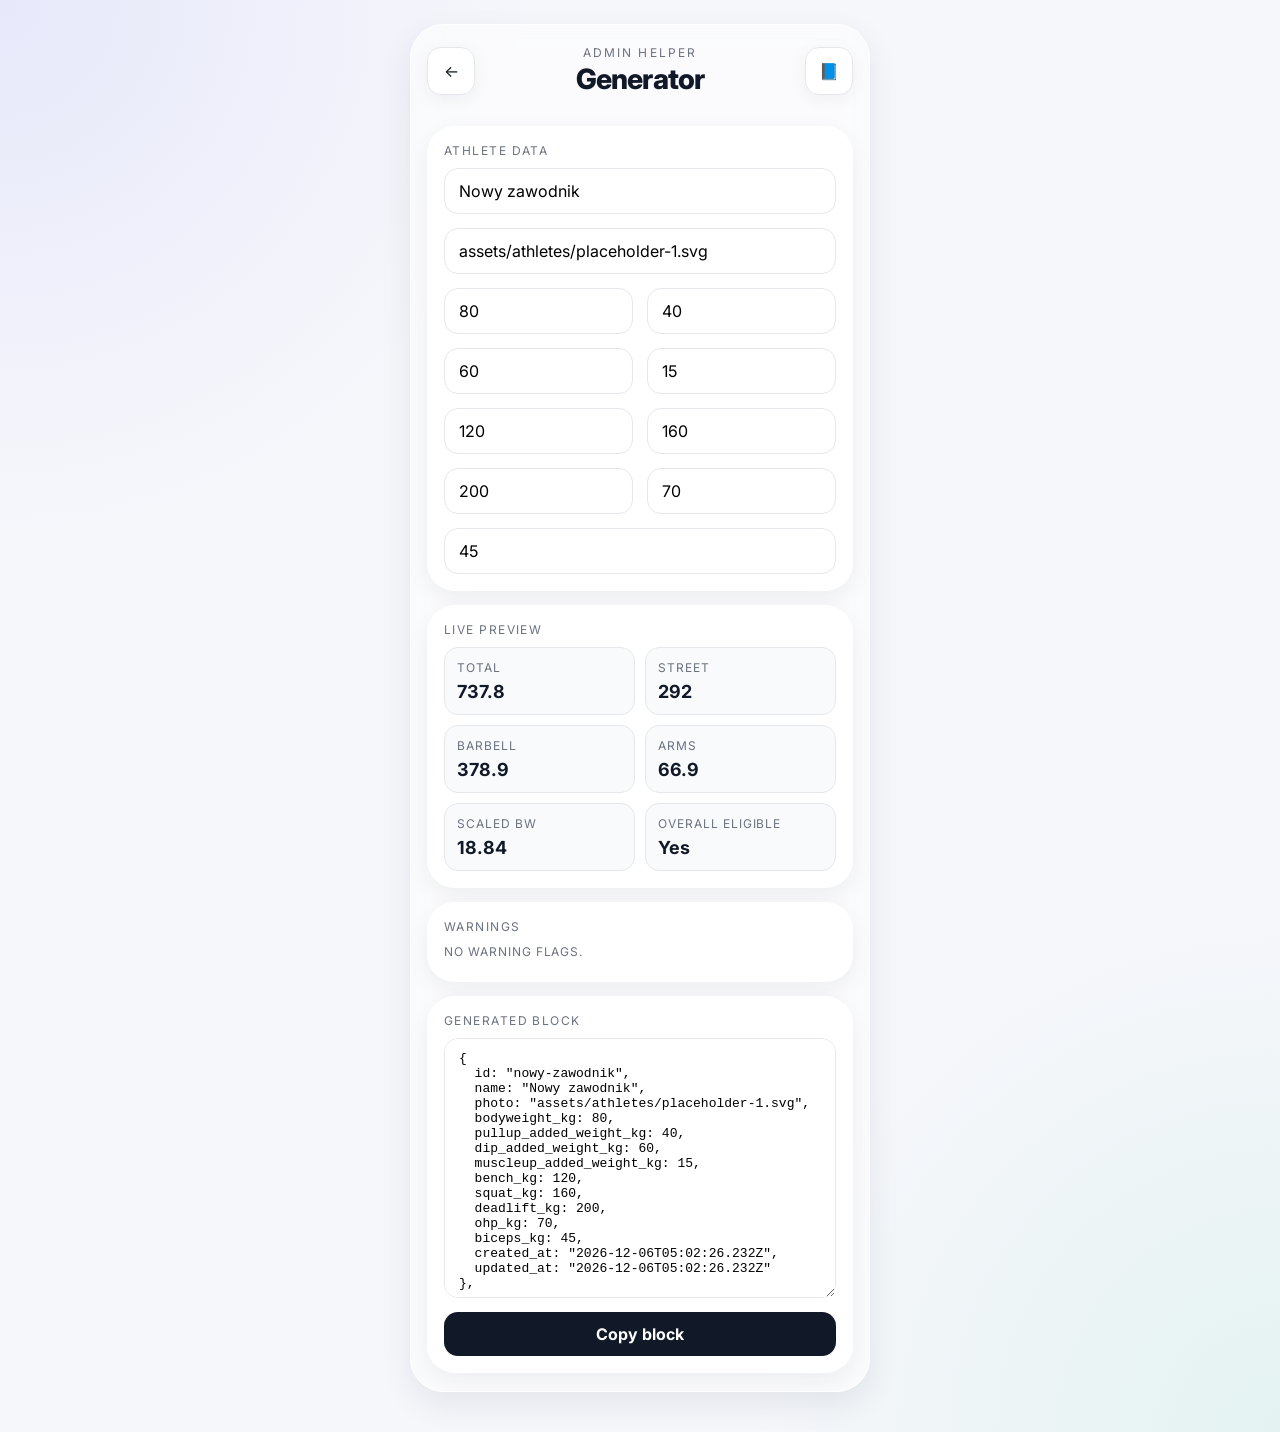
==== generator.html @ eeaf94d3 "Add files via upload" ====
<!DOCTYPE html>
<html lang="en">
<head>
  <meta charset="UTF-8">
  <meta name="viewport" content="width=device-width, initial-scale=1.0">
  <title>Gravity Warriors — Generator</title>
  <link rel="preconnect" href="https://fonts.googleapis.com">
  <link rel="preconnect" href="https://fonts.gstatic.com" crossorigin>
  <link href="https://fonts.googleapis.com/css2?family=Inter:wght@400;500;600;700;800;900&display=swap" rel="stylesheet">
  <link rel="stylesheet" href="styles.css">
</head>
<body>
  <main class="shell">
    <div class="phone-frame">
      <div class="app generator-stack">
        <header class="topbar">
          <a class="icon-btn" href="index.html" aria-label="Back">←</a>
          <div class="brand">
            <div class="brand-kicker">Admin helper</div>
            <div class="brand-title">Generator</div>
          </div>
          <a class="icon-btn" href="zasady.html" aria-label="Rules">📘</a>
        </header>

        <section class="panel">
          <div class="section-label">Athlete data</div>
          <form id="generatorForm" class="form-grid">
            <div class="full"><input class="input" name="name" placeholder="Athlete name" value="Nowy zawodnik"></div>
            <div class="full"><input class="input" name="photo" placeholder="Photo path" value="assets/athletes/placeholder-1.svg"></div>
            <div><input class="input" type="number" step="0.1" min="0" name="bodyweight_kg" placeholder="Bodyweight kg" value="80"></div>
            <div><input class="input" type="number" step="0.1" min="0" name="pullup_added_weight_kg" placeholder="Pull-up added" value="40"></div>
            <div><input class="input" type="number" step="0.1" min="0" name="dip_added_weight_kg" placeholder="Dip added" value="60"></div>
            <div><input class="input" type="number" step="0.1" min="0" name="muscleup_added_weight_kg" placeholder="Muscle-up added" value="15"></div>
            <div><input class="input" type="number" step="0.1" min="0" name="bench_kg" placeholder="Bench" value="120"></div>
            <div><input class="input" type="number" step="0.1" min="0" name="squat_kg" placeholder="Squat" value="160"></div>
            <div><input class="input" type="number" step="0.1" min="0" name="deadlift_kg" placeholder="Deadlift" value="200"></div>
            <div><input class="input" type="number" step="0.1" min="0" name="ohp_kg" placeholder="OHP" value="70"></div>
            <div class="full"><input class="input" type="number" step="0.1" min="0" name="biceps_kg" placeholder="Biceps" value="45"></div>
          </form>
        </section>

        <section class="panel">
          <div class="section-label">Live preview</div>
          <div id="livePreview" class="preview-grid"></div>
        </section>

        <section class="panel">
          <div class="section-label">Warnings</div>
          <div id="warnings" class="copy-wrap"></div>
        </section>

        <section class="panel">
          <div class="section-label">Generated block</div>
          <div class="copy-wrap">
            <textarea class="textarea" id="generatedOutput" readonly></textarea>
            <button class="btn" id="copyOutput" type="button">Copy block</button>
          </div>
        </section>
      </div>
    </div>
  </main>

  <script src="config.js"></script>
  <script src="scoring.js"></script>
  <script src="generator.js"></script>
</body>
</html>
---- styles.css ----
:root {
  --bg: #f6f7fb;
  --card: rgba(255,255,255,0.92);
  --card-strong: #ffffff;
  --text: #111827;
  --muted: #6b7280;
  --line: #e5e7eb;
  --accent: #111827;
  --accent-soft: #eef2ff;
  --shadow: 0 12px 32px rgba(17, 24, 39, 0.08);
  --radius-xl: 28px;
  --radius-lg: 20px;
  --radius-md: 16px;
}

* { box-sizing: border-box; }
html, body { margin: 0; padding: 0; }
body {
  font-family: Inter, ui-sans-serif, system-ui, -apple-system, BlinkMacSystemFont, "Segoe UI", sans-serif;
  background:
    radial-gradient(circle at top left, rgba(99,102,241,0.10), transparent 28%),
    radial-gradient(circle at bottom right, rgba(16,185,129,0.08), transparent 28%),
    var(--bg);
  color: var(--text);
}

a { color: inherit; text-decoration: none; }
button, input, select, textarea { font: inherit; }

.shell {
  min-height: 100vh;
  padding: 24px 16px 40px;
}

.phone-frame {
  width: min(100%, 460px);
  margin: 0 auto;
  background: rgba(255,255,255,0.55);
  border: 1px solid rgba(255,255,255,0.75);
  border-radius: 34px;
  box-shadow: var(--shadow);
  backdrop-filter: blur(14px);
  overflow: hidden;
}

.app {
  padding: 20px 16px 18px;
}

.topbar {
  display: grid;
  grid-template-columns: 48px 1fr 48px;
  align-items: center;
  gap: 12px;
  margin-bottom: 16px;
}

.icon-btn {
  width: 48px;
  height: 48px;
  border-radius: 14px;
  border: 1px solid var(--line);
  background: var(--card-strong);
  display: grid;
  place-items: center;
  box-shadow: 0 4px 18px rgba(17,24,39,0.05);
}

.brand { text-align: center; }
.brand-kicker {
  font-size: 12px;
  letter-spacing: .18em;
  color: var(--muted);
  text-transform: uppercase;
}
.brand-title {
  margin-top: 2px;
  font-size: 28px;
  font-weight: 800;
  letter-spacing: -0.03em;
}

.panel {
  background: var(--card);
  border: 1px solid rgba(255,255,255,0.8);
  border-radius: var(--radius-xl);
  padding: 16px;
  box-shadow: 0 8px 24px rgba(17,24,39,0.06);
}

.filter-wrap { margin-bottom: 14px; }
.filter-label,
.section-label {
  display: block;
  font-size: 12px;
  color: var(--muted);
  text-transform: uppercase;
  letter-spacing: .12em;
  margin-bottom: 10px;
}

.select {
  width: 100%;
  border: 1px solid var(--line);
  background: var(--card-strong);
  color: var(--text);
  border-radius: 16px;
  padding: 14px 16px;
  outline: none;
}

.ranking-list {
  display: grid;
  gap: 12px;
}

.athlete-row {
  background: var(--card-strong);
  border: 1px solid var(--line);
  border-radius: 20px;
  overflow: hidden;
}

.athlete-row.top-1 { box-shadow: 0 8px 28px rgba(245, 158, 11, 0.16); }
.athlete-row.top-2 { box-shadow: 0 8px 28px rgba(148, 163, 184, 0.16); }
.athlete-row.top-3 { box-shadow: 0 8px 28px rgba(180, 83, 9, 0.10); }

.athlete-button {
  appearance: none;
  border: 0;
  background: transparent;
  width: 100%;
  text-align: left;
  display: grid;
  grid-template-columns: auto auto 1fr auto;
  gap: 12px;
  align-items: center;
  padding: 14px;
  cursor: pointer;
}

.rank-badge {
  min-width: 38px;
  height: 38px;
  border-radius: 12px;
  background: var(--accent-soft);
  display: grid;
  place-items: center;
  font-size: 13px;
  font-weight: 700;
  color: #4338ca;
}

.avatar {
  width: 56px;
  height: 56px;
  border-radius: 50%;
  object-fit: cover;
  border: 2px solid #fff;
  box-shadow: 0 6px 16px rgba(17,24,39,0.10);
}

.athlete-main { min-width: 0; }
.athlete-name {
  font-size: 17px;
  font-weight: 800;
  white-space: nowrap;
  overflow: hidden;
  text-overflow: ellipsis;
}
.athlete-subtitle {
  margin-top: 4px;
  color: var(--muted);
  font-size: 13px;
}

.athlete-score { text-align: right; }
.score-value {
  font-size: 22px;
  font-weight: 900;
  letter-spacing: -0.03em;
}
.score-label {
  margin-top: 2px;
  color: var(--muted);
  font-size: 12px;
  text-transform: uppercase;
  letter-spacing: .14em;
}

.athlete-details {
  border-top: 1px solid var(--line);
  padding: 14px;
  background: linear-gradient(180deg, rgba(248,250,252,0.95), #fff);
}
.hidden { display: none; }

.detail-grid,
.preview-grid {
  display: grid;
  grid-template-columns: repeat(2, minmax(0, 1fr));
  gap: 10px;
}
.detail-grid > div,
.preview-stat {
  padding: 12px;
  border-radius: 14px;
  background: #f9fafb;
  border: 1px solid var(--line);
}
.detail-grid span,
.preview-stat span,
.muted {
  display: block;
  color: var(--muted);
  font-size: 12px;
  margin-bottom: 6px;
  text-transform: uppercase;
  letter-spacing: .08em;
}
.detail-grid strong,
.preview-stat strong {
  font-size: 18px;
}

.bottom-meta {
  margin-top: 14px;
  text-align: center;
  color: var(--muted);
  font-size: 12px;
}

.copy-wrap,
.rules-grid,
.form-grid,
.generator-stack {
  display: grid;
  gap: 14px;
}

.form-grid {
  grid-template-columns: 1fr 1fr;
}
.form-grid .full { grid-column: 1 / -1; }

.input,
.textarea {
  width: 100%;
  border: 1px solid var(--line);
  background: #fff;
  border-radius: 14px;
  padding: 12px 14px;
  outline: none;
}

.textarea {
  min-height: 260px;
  resize: vertical;
  font-family: ui-monospace, SFMono-Regular, Menlo, Consolas, monospace;
  font-size: 13px;
}

.btn {
  border: 0;
  background: var(--accent);
  color: #fff;
  border-radius: 14px;
  padding: 12px 16px;
  font-weight: 700;
}

.warning-item {
  padding: 12px 14px;
  border-radius: 14px;
  background: #fff7ed;
  border: 1px solid #fdba74;
  color: #9a3412;
}

.rules-grid article {
  background: #fff;
  border: 1px solid var(--line);
  border-radius: 18px;
  padding: 16px;
}
.rules-grid h3 {
  margin: 0 0 8px;
  font-size: 16px;
}
.rules-grid p,
.rules-grid li {
  color: #374151;
  line-height: 1.6;
}

.empty-state {
  border: 1px dashed var(--line);
  border-radius: 18px;
  padding: 18px;
  text-align: center;
  color: var(--muted);
  background: rgba(255,255,255,0.55);
}

@media (max-width: 420px) {
  .brand-title { font-size: 24px; }
  .athlete-button { grid-template-columns: auto auto 1fr; }
  .athlete-score { grid-column: 2 / 4; padding-left: 50px; text-align: left; }
  .form-grid { grid-template-columns: 1fr; }
}
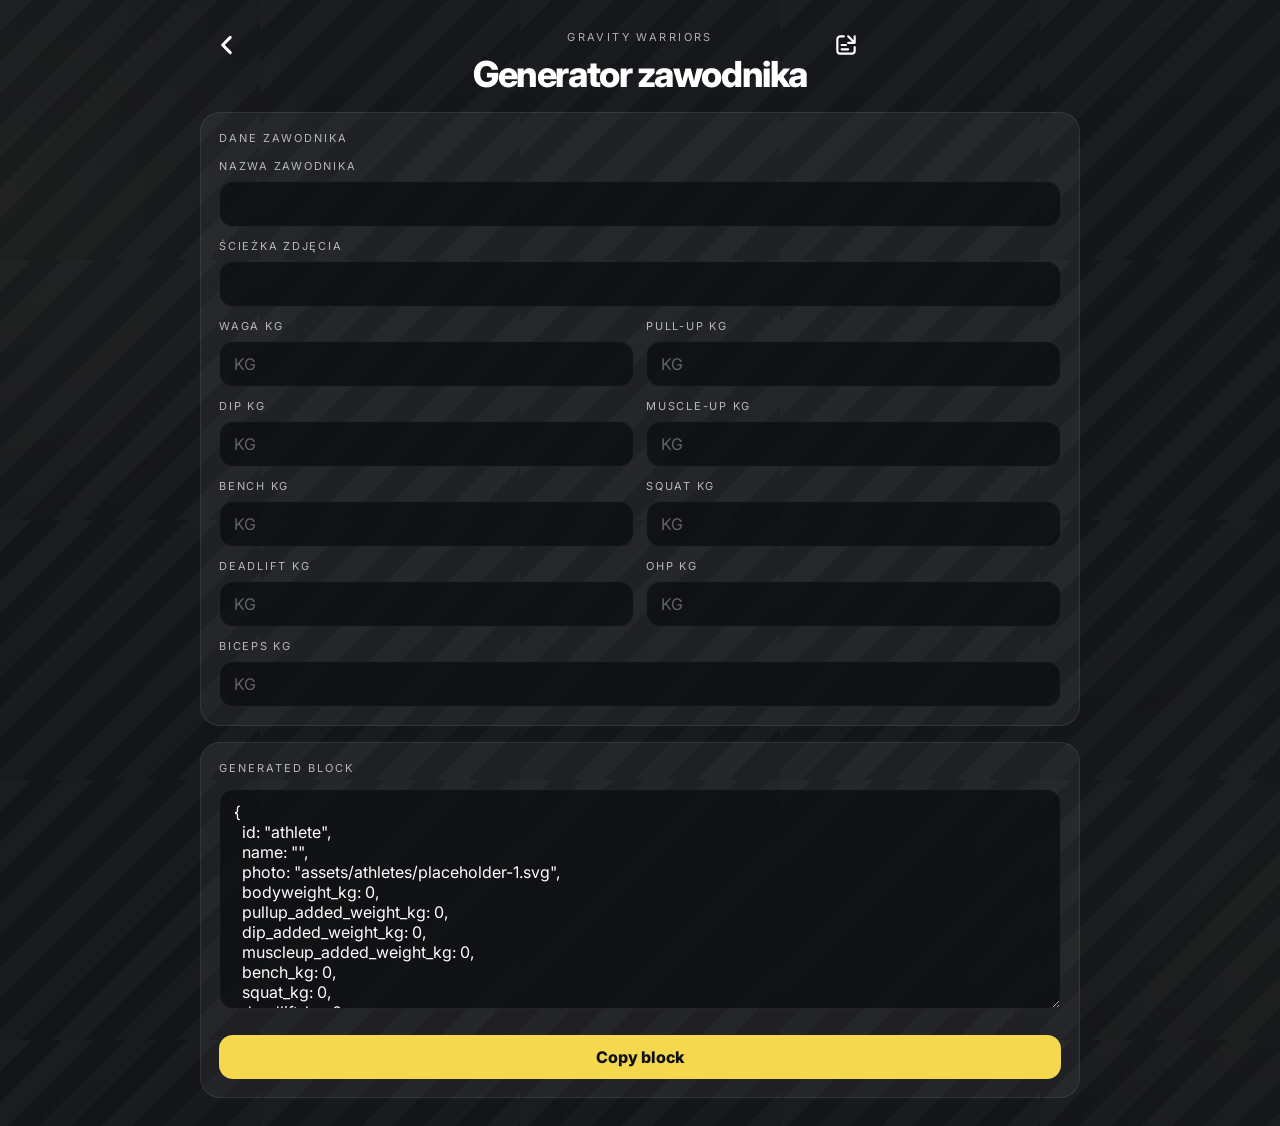
==== commit 19dc20f3: "Add files via upload" ====
--- a/generator.html
+++ b/generator.html
@@ -1,5 +1,5 @@
 <!DOCTYPE html>
-<html lang="en">
+<html lang="pl">
 <head>
   <meta charset="UTF-8">
   <meta name="viewport" content="width=device-width, initial-scale=1.0">
@@ -9,55 +9,80 @@
   <link href="https://fonts.googleapis.com/css2?family=Inter:wght@400;500;600;700;800;900&display=swap" rel="stylesheet">
   <link rel="stylesheet" href="styles.css">
 </head>
-<body>
-  <main class="shell">
-    <div class="phone-frame">
-      <div class="app generator-stack">
-        <header class="topbar">
-          <a class="icon-btn" href="index.html" aria-label="Back">←</a>
-          <div class="brand">
-            <div class="brand-kicker">Admin helper</div>
-            <div class="brand-title">Generator</div>
+<body class="page-subpage">
+  <main class="subpage-layout">
+    <section class="subpage-screen">
+      <header class="subpage-header">
+        <a class="tool-btn tool-btn--large" href="index.html" aria-label="Powrót">
+          <svg viewBox="0 0 24 24" aria-hidden="true"><path d="M15 5l-7 7 7 7" fill="none" stroke="currentColor" stroke-width="2.8" stroke-linecap="round" stroke-linejoin="round"/></svg>
+        </a>
+        <div class="subpage-brand">
+          <div class="subpage-kicker">Gravity Warriors</div>
+          <div class="subpage-title">Generator zawodnika</div>
+        </div>
+        <a class="tool-btn tool-btn--large" href="zasady.html" aria-label="Zasady">
+          <svg viewBox="0 0 24 24" aria-hidden="true"><path d="M10 4H6.8A2.8 2.8 0 0 0 4 6.8v10.4A2.8 2.8 0 0 0 6.8 20H17.2A2.8 2.8 0 0 0 20 17.2V14" fill="none" stroke="currentColor" stroke-width="2" stroke-linecap="round"/><path d="M8 12h4M8 16h6M14 4l6 6M20 4v6h-6" fill="none" stroke="currentColor" stroke-width="2" stroke-linecap="round" stroke-linejoin="round"/></svg>
+        </a>
+      </header>
+
+      <section class="subpage-card">
+        <div class="section-label">Dane zawodnika</div>
+        <form id="generatorForm" class="form-grid form-grid--labels">
+          <div class="field full">
+            <label class="field-label" for="name">Nazwa zawodnika</label>
+            <input class="input" id="name" name="name" autocomplete="off">
           </div>
-          <a class="icon-btn" href="zasady.html" aria-label="Rules">📘</a>
-        </header>
+          <div class="field full">
+            <label class="field-label" for="photo">Ścieżka zdjęcia</label>
+            <input class="input" id="photo" name="photo" autocomplete="off">
+          </div>
+          <div class="field">
+            <label class="field-label" for="bodyweight_kg">Waga kg</label>
+            <input class="input" id="bodyweight_kg" type="number" step="0.1" min="0" name="bodyweight_kg" placeholder="KG">
+          </div>
+          <div class="field">
+            <label class="field-label" for="pullup_added_weight_kg">Pull-up kg</label>
+            <input class="input" id="pullup_added_weight_kg" type="number" step="0.1" min="0" name="pullup_added_weight_kg" placeholder="KG">
+          </div>
+          <div class="field">
+            <label class="field-label" for="dip_added_weight_kg">Dip kg</label>
+            <input class="input" id="dip_added_weight_kg" type="number" step="0.1" min="0" name="dip_added_weight_kg" placeholder="KG">
+          </div>
+          <div class="field">
+            <label class="field-label" for="muscleup_added_weight_kg">Muscle-up kg</label>
+            <input class="input" id="muscleup_added_weight_kg" type="number" step="0.1" min="0" name="muscleup_added_weight_kg" placeholder="KG">
+          </div>
+          <div class="field">
+            <label class="field-label" for="bench_kg">Bench kg</label>
+            <input class="input" id="bench_kg" type="number" step="0.1" min="0" name="bench_kg" placeholder="KG">
+          </div>
+          <div class="field">
+            <label class="field-label" for="squat_kg">Squat kg</label>
+            <input class="input" id="squat_kg" type="number" step="0.1" min="0" name="squat_kg" placeholder="KG">
+          </div>
+          <div class="field">
+            <label class="field-label" for="deadlift_kg">Deadlift kg</label>
+            <input class="input" id="deadlift_kg" type="number" step="0.1" min="0" name="deadlift_kg" placeholder="KG">
+          </div>
+          <div class="field">
+            <label class="field-label" for="ohp_kg">OHP kg</label>
+            <input class="input" id="ohp_kg" type="number" step="0.1" min="0" name="ohp_kg" placeholder="KG">
+          </div>
+          <div class="field full">
+            <label class="field-label" for="biceps_kg">Biceps kg</label>
+            <input class="input" id="biceps_kg" type="number" step="0.1" min="0" name="biceps_kg" placeholder="KG">
+          </div>
+        </form>
+      </section>
 
-        <section class="panel">
-          <div class="section-label">Athlete data</div>
-          <form id="generatorForm" class="form-grid">
-            <div class="full"><input class="input" name="name" placeholder="Athlete name" value="Nowy zawodnik"></div>
-            <div class="full"><input class="input" name="photo" placeholder="Photo path" value="assets/athletes/placeholder-1.svg"></div>
-            <div><input class="input" type="number" step="0.1" min="0" name="bodyweight_kg" placeholder="Bodyweight kg" value="80"></div>
-            <div><input class="input" type="number" step="0.1" min="0" name="pullup_added_weight_kg" placeholder="Pull-up added" value="40"></div>
-            <div><input class="input" type="number" step="0.1" min="0" name="dip_added_weight_kg" placeholder="Dip added" value="60"></div>
-            <div><input class="input" type="number" step="0.1" min="0" name="muscleup_added_weight_kg" placeholder="Muscle-up added" value="15"></div>
-            <div><input class="input" type="number" step="0.1" min="0" name="bench_kg" placeholder="Bench" value="120"></div>
-            <div><input class="input" type="number" step="0.1" min="0" name="squat_kg" placeholder="Squat" value="160"></div>
-            <div><input class="input" type="number" step="0.1" min="0" name="deadlift_kg" placeholder="Deadlift" value="200"></div>
-            <div><input class="input" type="number" step="0.1" min="0" name="ohp_kg" placeholder="OHP" value="70"></div>
-            <div class="full"><input class="input" type="number" step="0.1" min="0" name="biceps_kg" placeholder="Biceps" value="45"></div>
-          </form>
-        </section>
-
-        <section class="panel">
-          <div class="section-label">Live preview</div>
-          <div id="livePreview" class="preview-grid"></div>
-        </section>
-
-        <section class="panel">
-          <div class="section-label">Warnings</div>
-          <div id="warnings" class="copy-wrap"></div>
-        </section>
-
-        <section class="panel">
-          <div class="section-label">Generated block</div>
-          <div class="copy-wrap">
-            <textarea class="textarea" id="generatedOutput" readonly></textarea>
-            <button class="btn" id="copyOutput" type="button">Copy block</button>
-          </div>
-        </section>
-      </div>
-    </div>
+      <section class="subpage-card">
+        <div class="section-label">Generated block</div>
+        <div class="copy-wrap">
+          <textarea class="textarea" id="generatedOutput" readonly></textarea>
+          <button class="btn" id="copyOutput" type="button">Copy block</button>
+        </div>
+      </section>
+    </section>
   </main>
 
   <script src="config.js"></script>
--- a/styles.css
+++ b/styles.css
@@ -1,13 +1,14 @@
 :root {
-  --bg: #f6f7fb;
-  --card: rgba(255,255,255,0.92);
-  --card-strong: #ffffff;
-  --text: #111827;
-  --muted: #6b7280;
-  --line: #e5e7eb;
-  --accent: #111827;
-  --accent-soft: #eef2ff;
-  --shadow: 0 12px 32px rgba(17, 24, 39, 0.08);
+  --bg: #111317;
+  --screen: #101216;
+  --text: #ffffff;
+  --muted: rgba(255,255,255,0.68);
+  --line: rgba(255,255,255,0.12);
+  --line-soft: rgba(255,255,255,0.08);
+  --yellow: #efe66f;
+  --yellow-2: #f5d84d;
+  --card: rgba(255,255,255,0.055);
+  --card-strong: rgba(255,255,255,0.075);
   --radius-xl: 28px;
   --radius-lg: 20px;
   --radius-md: 16px;
@@ -18,293 +19,452 @@
 body {
   font-family: Inter, ui-sans-serif, system-ui, -apple-system, BlinkMacSystemFont, "Segoe UI", sans-serif;
   background:
-    radial-gradient(circle at top left, rgba(99,102,241,0.10), transparent 28%),
-    radial-gradient(circle at bottom right, rgba(16,185,129,0.08), transparent 28%),
-    var(--bg);
+    radial-gradient(circle at 0% 18%, rgba(239, 230, 109, 0.03), transparent 22%),
+    radial-gradient(circle at 100% 82%, rgba(239, 230, 109, 0.025), transparent 22%),
+    linear-gradient(180deg, rgba(255,255,255,0.02), rgba(255,255,255,0.01)),
+    linear-gradient(135deg, rgba(255,255,255,0.03) 0 6%, transparent 6% 12%, rgba(255,255,255,0.03) 12% 18%, transparent 18% 24%, rgba(255,255,255,0.02) 24% 30%, transparent 30% 36%, rgba(255,255,255,0.025) 36% 42%, transparent 42% 48%, rgba(255,255,255,0.02) 48% 54%, transparent 54% 60%, rgba(255,255,255,0.025) 60% 66%, transparent 66% 72%, rgba(255,255,255,0.02) 72% 78%, transparent 78% 84%, rgba(255,255,255,0.025) 84% 90%, transparent 90% 100%),
+    var(--screen);
+  background-size: auto, auto, auto, 260px 260px, auto;
   color: var(--text);
 }
 
 a { color: inherit; text-decoration: none; }
 button, input, select, textarea { font: inherit; }
 
-.shell {
+.ranking-page,
+.subpage-layout {
   min-height: 100vh;
-  padding: 24px 16px 40px;
-}
-
-.phone-frame {
-  width: min(100%, 460px);
+}
+
+.ranking-screen,
+.subpage-screen {
+  width: 100%;
+  max-width: 920px;
   margin: 0 auto;
-  background: rgba(255,255,255,0.55);
-  border: 1px solid rgba(255,255,255,0.75);
-  border-radius: 34px;
-  box-shadow: var(--shadow);
-  backdrop-filter: blur(14px);
-  overflow: hidden;
-}
-
-.app {
-  padding: 20px 16px 18px;
-}
-
-.topbar {
-  display: grid;
-  grid-template-columns: 48px 1fr 48px;
+  padding: 18px 20px 28px;
+  position: relative;
+}
+
+.ranking-screen--full { min-height: 100vh; }
+
+.ranking-header,
+.subpage-header {
+  display: grid;
+  grid-template-columns: 1fr auto 1fr;
+  align-items: start;
+  gap: 12px;
+  position: relative;
+  z-index: 1;
+}
+
+.header-side {
+  display: flex;
   align-items: center;
+  gap: 10px;
+}
+.left-tools { justify-content: flex-start; }
+.right-tools { justify-content: flex-end; }
+
+.tool-btn {
+  width: 50px;
+  height: 50px;
+  border-radius: 16px;
+  border: 1px solid transparent;
+  background: transparent;
+  color: #fff;
+  display: grid;
+  place-items: center;
+  cursor: pointer;
+  transition: transform .16s ease, opacity .16s ease, background .16s ease;
+}
+.tool-btn:hover { transform: translateY(-1px); background: rgba(255,255,255,0.05); }
+.tool-btn svg { width: 24px; height: 24px; }
+.tool-btn--large { width: 54px; height: 54px; }
+.tool-btn--large svg { width: 26px; height: 26px; }
+.tool-btn--accent { color: var(--yellow); }
+
+.filter-trigger-wrap {
+  position: relative;
+  display: flex;
+  align-items: center;
+}
+
+.floating-select {
+  position: absolute;
+  left: 0;
+  top: calc(100% + 8px);
+  width: 210px;
+  padding: 12px 14px;
+  border-radius: 14px;
+  border: 1px solid rgba(255,255,255,0.12);
+  background: rgba(14,16,20,0.96);
+  color: #fff;
+  outline: none;
+  box-shadow: 0 18px 40px rgba(0,0,0,0.36);
+  opacity: 0;
+  pointer-events: none;
+  transform: translateY(-6px);
+  transition: opacity .18s ease, transform .18s ease;
+  z-index: 8;
+}
+
+.filter-trigger-wrap.open .floating-select,
+.floating-select:focus {
+  opacity: 1;
+  pointer-events: auto;
+  transform: translateY(0);
+}
+
+.brand--ranking,
+.subpage-brand {
+  text-align: center;
+  padding-top: 2px;
+}
+
+.brand-title-stack {
+  line-height: .92;
+  font-weight: 900;
+  letter-spacing: -0.05em;
+}
+.brand-line { display: block; font-size: clamp(28px, 3.7vw, 56px); }
+.brand-line-top { color: #fff; }
+.brand-line-bottom { color: var(--yellow-2); }
+.brand-subtitle,
+.subpage-kicker {
+  margin-top: 10px;
+  font-size: 11px;
+  letter-spacing: .22em;
+  text-transform: uppercase;
+  color: rgba(255,255,255,0.66);
+}
+
+.subpage-title {
+  margin-top: 8px;
+  font-size: clamp(24px, 2.8vw, 38px);
+  font-weight: 800;
+  letter-spacing: -0.04em;
+}
+
+.ranking-stage {
+  margin-top: 18px;
+  position: relative;
+  z-index: 1;
+}
+
+.ranking-list {
+  display: grid;
   gap: 12px;
-  margin-bottom: 16px;
-}
-
-.icon-btn {
-  width: 48px;
-  height: 48px;
-  border-radius: 14px;
-  border: 1px solid var(--line);
+}
+
+.ranking-list--flat .athlete-row {
+  position: relative;
+  border-radius: 24px;
+  overflow: visible;
+  background: var(--card);
+  border: 1px solid var(--line-soft);
+}
+
+.athlete-row.top-1,
+.athlete-row.top-2,
+.athlete-row.top-3 {
   background: var(--card-strong);
-  display: grid;
-  place-items: center;
-  box-shadow: 0 4px 18px rgba(17,24,39,0.05);
-}
-
-.brand { text-align: center; }
-.brand-kicker {
-  font-size: 12px;
-  letter-spacing: .18em;
-  color: var(--muted);
-  text-transform: uppercase;
-}
-.brand-title {
-  margin-top: 2px;
-  font-size: 28px;
-  font-weight: 800;
-  letter-spacing: -0.03em;
-}
-
-.panel {
-  background: var(--card);
-  border: 1px solid rgba(255,255,255,0.8);
-  border-radius: var(--radius-xl);
-  padding: 16px;
-  box-shadow: 0 8px 24px rgba(17,24,39,0.06);
-}
-
-.filter-wrap { margin-bottom: 14px; }
-.filter-label,
-.section-label {
-  display: block;
-  font-size: 12px;
-  color: var(--muted);
-  text-transform: uppercase;
-  letter-spacing: .12em;
-  margin-bottom: 10px;
-}
-
-.select {
-  width: 100%;
-  border: 1px solid var(--line);
-  background: var(--card-strong);
-  color: var(--text);
-  border-radius: 16px;
-  padding: 14px 16px;
-  outline: none;
-}
-
-.ranking-list {
-  display: grid;
-  gap: 12px;
-}
-
-.athlete-row {
-  background: var(--card-strong);
-  border: 1px solid var(--line);
-  border-radius: 20px;
-  overflow: hidden;
-}
-
-.athlete-row.top-1 { box-shadow: 0 8px 28px rgba(245, 158, 11, 0.16); }
-.athlete-row.top-2 { box-shadow: 0 8px 28px rgba(148, 163, 184, 0.16); }
-.athlete-row.top-3 { box-shadow: 0 8px 28px rgba(180, 83, 9, 0.10); }
+}
 
 .athlete-button {
   appearance: none;
+  width: 100%;
   border: 0;
   background: transparent;
-  width: 100%;
+  color: inherit;
+  display: grid;
+  grid-template-columns: 72px 1fr auto;
+  align-items: center;
+  gap: 16px;
+  padding: 16px 16px;
   text-align: left;
-  display: grid;
-  grid-template-columns: auto auto 1fr auto;
-  gap: 12px;
+  cursor: pointer;
+}
+
+.rank-badge { display: none; }
+
+.avatar {
+  width: 50px;
+  height: 50px;
+  border-radius: 999px;
+  object-fit: cover;
+  border: 3px solid rgba(255,255,255,0.96);
+  box-shadow: 0 8px 22px rgba(0,0,0,0.25);
+  margin-left: 2px;
+}
+
+.athlete-main {
+  min-width: 0;
+  display: flex;
   align-items: center;
-  padding: 14px;
-  cursor: pointer;
-}
-
-.rank-badge {
-  min-width: 38px;
-  height: 38px;
-  border-radius: 12px;
-  background: var(--accent-soft);
-  display: grid;
-  place-items: center;
-  font-size: 13px;
+}
+
+.athlete-name {
+  font-size: clamp(18px, 1.8vw, 28px);
   font-weight: 700;
-  color: #4338ca;
-}
-
-.avatar {
-  width: 56px;
-  height: 56px;
-  border-radius: 50%;
-  object-fit: cover;
-  border: 2px solid #fff;
-  box-shadow: 0 6px 16px rgba(17,24,39,0.10);
-}
-
-.athlete-main { min-width: 0; }
-.athlete-name {
-  font-size: 17px;
-  font-weight: 800;
+  letter-spacing: -0.03em;
   white-space: nowrap;
   overflow: hidden;
   text-overflow: ellipsis;
 }
+
 .athlete-subtitle {
+  margin-top: 5px;
+  font-size: 10px;
+  letter-spacing: .18em;
+  text-transform: uppercase;
+  color: var(--muted);
+}
+
+.athlete-score {
+  text-align: left;
+  min-width: 132px;
+  padding-right: 2px;
+}
+
+.score-value {
+  font-size: clamp(18px, 1.95vw, 28px);
+  font-weight: 800;
+  letter-spacing: -0.04em;
+  color: #fff;
+  display: inline-flex;
+  align-items: baseline;
+  gap: 4px;
+}
+.score-number { color: #fff; }
+.score-unit { color: var(--yellow-2); }
+.score-label {
   margin-top: 4px;
+  font-size: 10px;
+  font-weight: 700;
+  color: rgba(255,255,255,0.92);
+}
+
+.athlete-details {
+  padding: 0 14px 16px 14px;
+}
+.hidden { display: none; }
+
+.detail-grid {
+  display: grid;
+  grid-template-columns: repeat(3, minmax(0, 1fr));
+  gap: 10px;
+}
+
+.detail-item {
+  border: 1px solid var(--line-soft);
+  background: rgba(255,255,255,0.04);
+  border-radius: 16px;
+  padding: 12px 14px;
+}
+.detail-item--meta {
+  background: rgba(255,255,255,0.06);
+}
+.detail-label {
+  display: block;
+  font-size: 10px;
+  letter-spacing: .16em;
+  text-transform: uppercase;
   color: var(--muted);
-  font-size: 13px;
-}
-
-.athlete-score { text-align: right; }
-.score-value {
-  font-size: 22px;
-  font-weight: 900;
+}
+.detail-value {
+  display: block;
+  margin-top: 7px;
+  font-size: 18px;
+  font-weight: 700;
   letter-spacing: -0.03em;
 }
-.score-label {
-  margin-top: 2px;
+.detail-points {
+  display: block;
+  margin-top: 5px;
+  font-size: 11px;
+  color: rgba(255,255,255,0.72);
+}
+
+.empty-state {
+  margin-top: 24px;
+  padding: 18px 20px;
+  border-radius: 18px;
+  border: 1px solid var(--line);
+  text-align: center;
+}
+.empty-state--dark {
+  background: rgba(255,255,255,0.04);
+}
+
+.ranking-footer {
+  position: relative;
+  z-index: 1;
+  margin-top: 20px;
+  display: flex;
+  align-items: center;
+  gap: 10px;
+  flex-wrap: wrap;
+  font-size: 11px;
+  letter-spacing: .16em;
+  text-transform: uppercase;
   color: var(--muted);
-  font-size: 12px;
-  text-transform: uppercase;
-  letter-spacing: .14em;
-}
-
-.athlete-details {
-  border-top: 1px solid var(--line);
-  padding: 14px;
-  background: linear-gradient(180deg, rgba(248,250,252,0.95), #fff);
-}
-.hidden { display: none; }
-
-.detail-grid,
-.preview-grid {
+}
+.footer-dot {
+  width: 5px;
+  height: 5px;
+  border-radius: 999px;
+  background: rgba(255,255,255,0.5);
+}
+
+.subpage-card {
+  position: relative;
+  z-index: 1;
+  margin-top: 16px;
+  border: 1px solid var(--line-soft);
+  background: rgba(255,255,255,0.05);
+  border-radius: 20px;
+  padding: 18px;
+}
+.section-label {
+  margin-bottom: 14px;
+  font-size: 11px;
+  letter-spacing: .18em;
+  text-transform: uppercase;
+  color: var(--muted);
+}
+
+.form-grid {
   display: grid;
   grid-template-columns: repeat(2, minmax(0, 1fr));
-  gap: 10px;
-}
-.detail-grid > div,
-.preview-stat {
-  padding: 12px;
-  border-radius: 14px;
-  background: #f9fafb;
-  border: 1px solid var(--line);
-}
-.detail-grid span,
-.preview-stat span,
-.muted {
-  display: block;
+  gap: 12px;
+}
+.form-grid .full { grid-column: 1 / -1; }
+.field { display: grid; gap: 8px; }
+.field-label {
+  font-size: 11px;
+  letter-spacing: .16em;
+  text-transform: uppercase;
   color: var(--muted);
-  font-size: 12px;
-  margin-bottom: 6px;
-  text-transform: uppercase;
-  letter-spacing: .08em;
-}
-.detail-grid strong,
-.preview-stat strong {
-  font-size: 18px;
-}
-
-.bottom-meta {
-  margin-top: 14px;
-  text-align: center;
-  color: var(--muted);
-  font-size: 12px;
-}
-
-.copy-wrap,
-.rules-grid,
-.form-grid,
-.generator-stack {
-  display: grid;
-  gap: 14px;
-}
-
-.form-grid {
-  grid-template-columns: 1fr 1fr;
-}
-.form-grid .full { grid-column: 1 / -1; }
-
-.input,
-.textarea {
+}
+.input, .textarea {
   width: 100%;
-  border: 1px solid var(--line);
-  background: #fff;
+  border: 1px solid var(--line-soft);
   border-radius: 14px;
   padding: 12px 14px;
+  background: rgba(12,14,17,0.76);
+  color: #fff;
   outline: none;
 }
-
+.input::placeholder { color: rgba(255,255,255,0.34); }
 .textarea {
-  min-height: 260px;
+  min-height: 220px;
   resize: vertical;
-  font-family: ui-monospace, SFMono-Regular, Menlo, Consolas, monospace;
-  font-size: 13px;
-}
-
+}
+.input:focus, .textarea:focus {
+  border-color: rgba(239, 230, 109, 0.45);
+  box-shadow: 0 0 0 4px rgba(239, 230, 109, 0.08);
+}
 .btn {
+  margin-top: 14px;
+  width: 100%;
   border: 0;
-  background: var(--accent);
-  color: #fff;
   border-radius: 14px;
-  padding: 12px 16px;
+  padding: 12px 14px;
+  background: var(--yellow-2);
+  color: #0f1114;
+  font-weight: 800;
+  cursor: pointer;
+}
+.copy-wrap { display: grid; gap: 12px; }
+
+.rules-grid {
+  display: grid;
+  grid-template-columns: repeat(2, minmax(0, 1fr));
+  gap: 16px;
+  position: relative;
+  z-index: 1;
+  margin-top: 16px;
+}
+.rules-grid h3 {
+  margin: 0 0 12px;
+  font-size: 18px;
   font-weight: 700;
-}
-
-.warning-item {
-  padding: 12px 14px;
-  border-radius: 14px;
-  background: #fff7ed;
-  border: 1px solid #fdba74;
-  color: #9a3412;
-}
-
-.rules-grid article {
-  background: #fff;
-  border: 1px solid var(--line);
-  border-radius: 18px;
-  padding: 16px;
-}
-.rules-grid h3 {
-  margin: 0 0 8px;
-  font-size: 16px;
 }
 .rules-grid p,
 .rules-grid li {
-  color: #374151;
+  color: rgba(255,255,255,0.84);
   line-height: 1.6;
-}
-
-.empty-state {
-  border: 1px dashed var(--line);
-  border-radius: 18px;
-  padding: 18px;
-  text-align: center;
-  color: var(--muted);
-  background: rgba(255,255,255,0.55);
-}
-
-@media (max-width: 420px) {
-  .brand-title { font-size: 24px; }
-  .athlete-button { grid-template-columns: auto auto 1fr; }
-  .athlete-score { grid-column: 2 / 4; padding-left: 50px; text-align: left; }
-  .form-grid { grid-template-columns: 1fr; }
-}
+  font-size: 14px;
+}
+.rules-grid ul {
+  margin: 0;
+  padding-left: 18px;
+}
+
+@media (max-width: 820px) {
+  .ranking-screen,
+  .subpage-screen {
+    padding-inline: 14px;
+  }
+
+  .ranking-header,
+  .subpage-header {
+    grid-template-columns: 1fr;
+    gap: 16px;
+  }
+
+  .header-side,
+  .subpage-header > :first-child,
+  .subpage-header > :last-child {
+    justify-content: space-between;
+  }
+
+  .brand--ranking,
+  .subpage-brand {
+    order: -1;
+  }
+
+  .athlete-button {
+    grid-template-columns: 62px 1fr 122px;
+    gap: 14px;
+    padding: 14px 14px;
+  }
+
+  .detail-grid,
+  .rules-grid,
+  .form-grid {
+    grid-template-columns: 1fr;
+  }
+}
+
+@media (max-width: 560px) {
+  .tool-btn,
+  .tool-btn--large {
+    width: 48px;
+    height: 48px;
+  }
+  .tool-btn svg,
+  .tool-btn--large svg {
+    width: 24px;
+    height: 24px;
+  }
+  .brand-line { font-size: 42px; }
+  .athlete-name {
+    font-size: 16px;
+    white-space: normal;
+  }
+  .score-value {
+    font-size: 18px;
+  }
+  .athlete-button {
+    grid-template-columns: 54px 1fr 102px;
+  }
+  .avatar {
+    width: 46px;
+    height: 46px;
+    border-width: 3px;
+  }
+  .athlete-details {
+    padding: 0 12px 14px;
+  }
+}
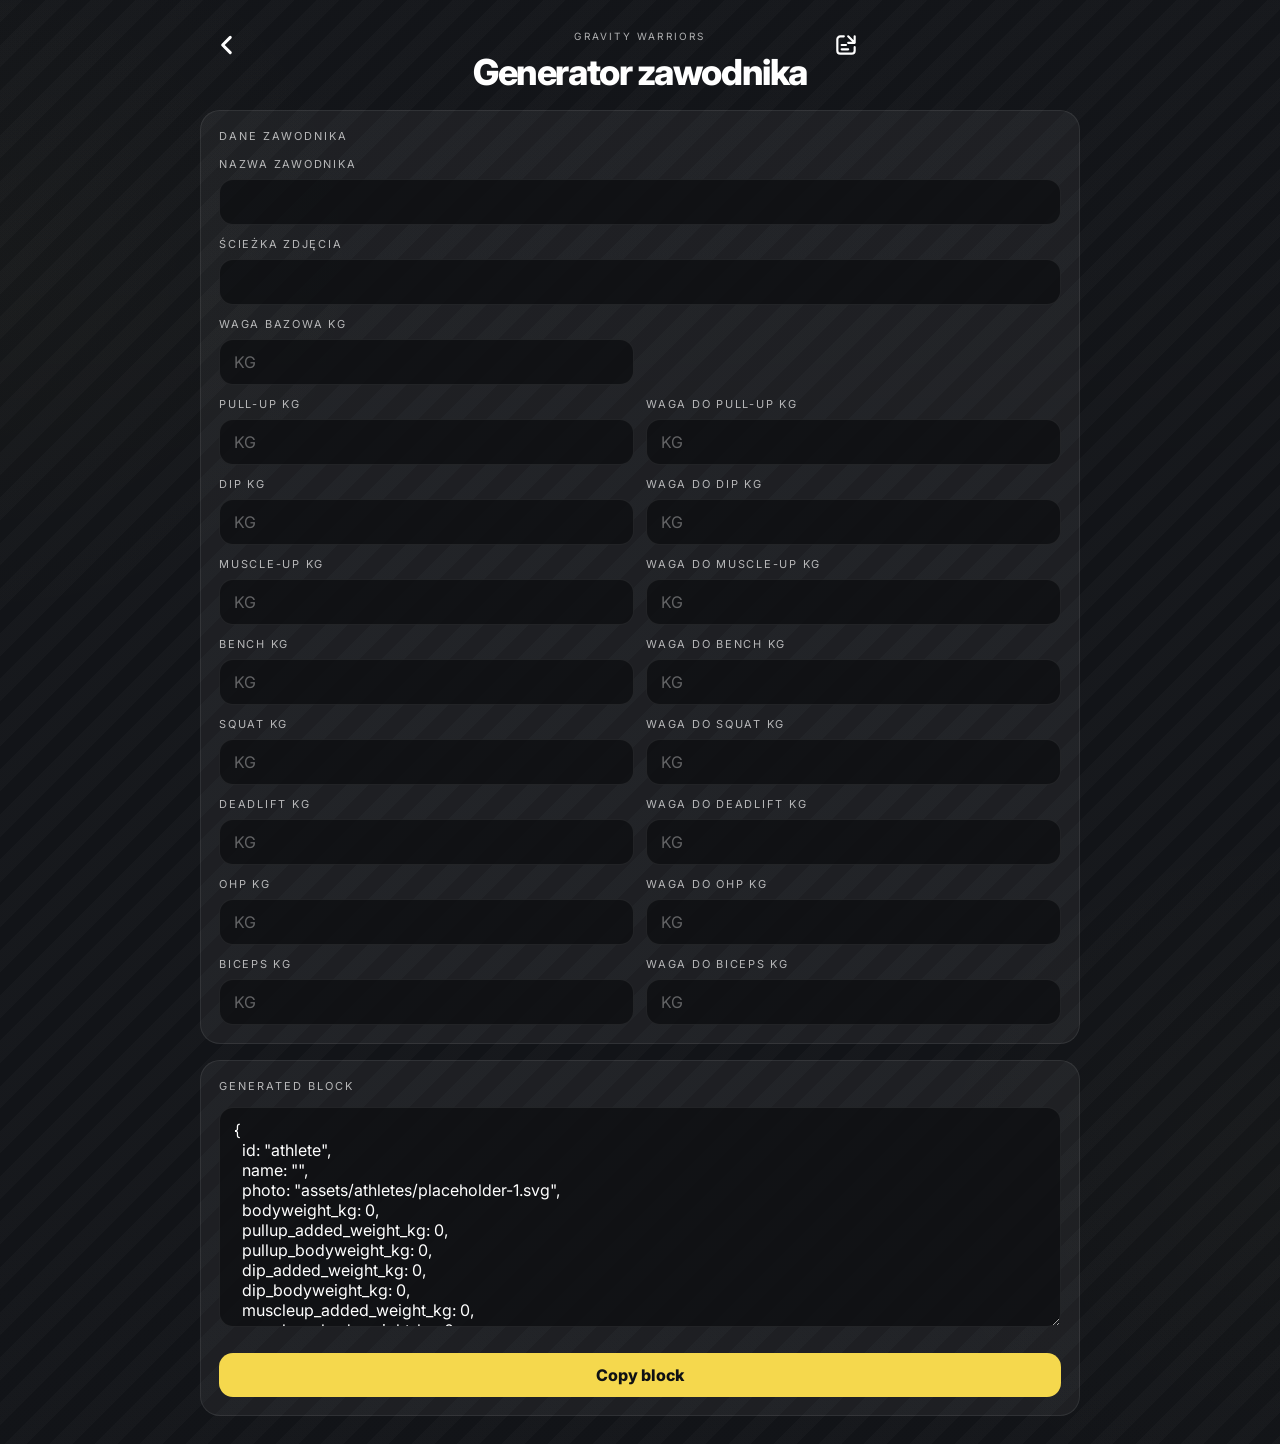
==== commit 59db1694: "Add files via upload" ====
--- a/generator.html
+++ b/generator.html
@@ -6,7 +6,7 @@
   <title>Gravity Warriors — Generator</title>
   <link rel="preconnect" href="https://fonts.googleapis.com">
   <link rel="preconnect" href="https://fonts.gstatic.com" crossorigin>
-  <link href="https://fonts.googleapis.com/css2?family=Inter:wght@400;500;600;700;800;900&display=swap" rel="stylesheet">
+  <link href="https://fonts.googleapis.com/css2?family=Archivo+Black&family=Inter:wght@400;500;600;700;800;900&display=swap" rel="stylesheet">
   <link rel="stylesheet" href="styles.css">
 </head>
 <body class="page-subpage">
@@ -27,7 +27,8 @@
 
       <section class="subpage-card">
         <div class="section-label">Dane zawodnika</div>
-        <form id="generatorForm" class="form-grid form-grid--labels">
+        
+<form id="generatorForm" class="form-grid form-grid--labels">
           <div class="field full">
             <label class="field-label" for="name">Nazwa zawodnika</label>
             <input class="input" id="name" name="name" autocomplete="off">
@@ -36,43 +37,86 @@
             <label class="field-label" for="photo">Ścieżka zdjęcia</label>
             <input class="input" id="photo" name="photo" autocomplete="off">
           </div>
+
           <div class="field">
-            <label class="field-label" for="bodyweight_kg">Waga kg</label>
+            <label class="field-label" for="bodyweight_kg">Waga bazowa kg</label>
             <input class="input" id="bodyweight_kg" type="number" step="0.1" min="0" name="bodyweight_kg" placeholder="KG">
           </div>
+          <div class="field"></div>
+
           <div class="field">
             <label class="field-label" for="pullup_added_weight_kg">Pull-up kg</label>
             <input class="input" id="pullup_added_weight_kg" type="number" step="0.1" min="0" name="pullup_added_weight_kg" placeholder="KG">
           </div>
           <div class="field">
+            <label class="field-label" for="pullup_bodyweight_kg">Waga do Pull-up kg</label>
+            <input class="input" id="pullup_bodyweight_kg" type="number" step="0.1" min="0" name="pullup_bodyweight_kg" placeholder="KG">
+          </div>
+
+          <div class="field">
             <label class="field-label" for="dip_added_weight_kg">Dip kg</label>
             <input class="input" id="dip_added_weight_kg" type="number" step="0.1" min="0" name="dip_added_weight_kg" placeholder="KG">
           </div>
+          <div class="field">
+            <label class="field-label" for="dip_bodyweight_kg">Waga do Dip kg</label>
+            <input class="input" id="dip_bodyweight_kg" type="number" step="0.1" min="0" name="dip_bodyweight_kg" placeholder="KG">
+          </div>
+
           <div class="field">
             <label class="field-label" for="muscleup_added_weight_kg">Muscle-up kg</label>
             <input class="input" id="muscleup_added_weight_kg" type="number" step="0.1" min="0" name="muscleup_added_weight_kg" placeholder="KG">
           </div>
           <div class="field">
+            <label class="field-label" for="muscleup_bodyweight_kg">Waga do Muscle-up kg</label>
+            <input class="input" id="muscleup_bodyweight_kg" type="number" step="0.1" min="0" name="muscleup_bodyweight_kg" placeholder="KG">
+          </div>
+
+          <div class="field">
             <label class="field-label" for="bench_kg">Bench kg</label>
             <input class="input" id="bench_kg" type="number" step="0.1" min="0" name="bench_kg" placeholder="KG">
           </div>
+          <div class="field">
+            <label class="field-label" for="bench_bodyweight_kg">Waga do Bench kg</label>
+            <input class="input" id="bench_bodyweight_kg" type="number" step="0.1" min="0" name="bench_bodyweight_kg" placeholder="KG">
+          </div>
+
           <div class="field">
             <label class="field-label" for="squat_kg">Squat kg</label>
             <input class="input" id="squat_kg" type="number" step="0.1" min="0" name="squat_kg" placeholder="KG">
           </div>
           <div class="field">
+            <label class="field-label" for="squat_bodyweight_kg">Waga do Squat kg</label>
+            <input class="input" id="squat_bodyweight_kg" type="number" step="0.1" min="0" name="squat_bodyweight_kg" placeholder="KG">
+          </div>
+
+          <div class="field">
             <label class="field-label" for="deadlift_kg">Deadlift kg</label>
             <input class="input" id="deadlift_kg" type="number" step="0.1" min="0" name="deadlift_kg" placeholder="KG">
           </div>
           <div class="field">
+            <label class="field-label" for="deadlift_bodyweight_kg">Waga do Deadlift kg</label>
+            <input class="input" id="deadlift_bodyweight_kg" type="number" step="0.1" min="0" name="deadlift_bodyweight_kg" placeholder="KG">
+          </div>
+
+          <div class="field">
             <label class="field-label" for="ohp_kg">OHP kg</label>
             <input class="input" id="ohp_kg" type="number" step="0.1" min="0" name="ohp_kg" placeholder="KG">
           </div>
-          <div class="field full">
+          <div class="field">
+            <label class="field-label" for="ohp_bodyweight_kg">Waga do OHP kg</label>
+            <input class="input" id="ohp_bodyweight_kg" type="number" step="0.1" min="0" name="ohp_bodyweight_kg" placeholder="KG">
+          </div>
+
+          <div class="field">
             <label class="field-label" for="biceps_kg">Biceps kg</label>
             <input class="input" id="biceps_kg" type="number" step="0.1" min="0" name="biceps_kg" placeholder="KG">
           </div>
+          <div class="field">
+            <label class="field-label" for="biceps_bodyweight_kg">Waga do Biceps kg</label>
+            <input class="input" id="biceps_bodyweight_kg" type="number" step="0.1" min="0" name="biceps_bodyweight_kg" placeholder="KG">
+          </div>
         </form>
+
       </section>
 
       <section class="subpage-card">
--- a/styles.css
+++ b/styles.css
@@ -19,12 +19,15 @@
 body {
   font-family: Inter, ui-sans-serif, system-ui, -apple-system, BlinkMacSystemFont, "Segoe UI", sans-serif;
   background:
-    radial-gradient(circle at 0% 18%, rgba(239, 230, 109, 0.03), transparent 22%),
-    radial-gradient(circle at 100% 82%, rgba(239, 230, 109, 0.025), transparent 22%),
-    linear-gradient(180deg, rgba(255,255,255,0.02), rgba(255,255,255,0.01)),
-    linear-gradient(135deg, rgba(255,255,255,0.03) 0 6%, transparent 6% 12%, rgba(255,255,255,0.03) 12% 18%, transparent 18% 24%, rgba(255,255,255,0.02) 24% 30%, transparent 30% 36%, rgba(255,255,255,0.025) 36% 42%, transparent 42% 48%, rgba(255,255,255,0.02) 48% 54%, transparent 54% 60%, rgba(255,255,255,0.025) 60% 66%, transparent 66% 72%, rgba(255,255,255,0.02) 72% 78%, transparent 78% 84%, rgba(255,255,255,0.025) 84% 90%, transparent 90% 100%),
+    radial-gradient(circle at 0% 18%, rgba(239, 230, 109, 0.018), transparent 22%),
+    radial-gradient(circle at 100% 82%, rgba(239, 230, 109, 0.014), transparent 22%),
+    linear-gradient(180deg, rgba(255,255,255,0.012), rgba(255,255,255,0.006)),
+    repeating-linear-gradient(
+      135deg,
+      rgba(255,255,255,0.018) 0 16px,
+      transparent 16px 32px
+    ),
     var(--screen);
-  background-size: auto, auto, auto, 260px 260px, auto;
   color: var(--text);
 }
 
@@ -66,8 +69,8 @@
 .right-tools { justify-content: flex-end; }
 
 .tool-btn {
-  width: 50px;
-  height: 50px;
+  width: 42px;
+  height: 42px;
   border-radius: 16px;
   border: 1px solid transparent;
   background: transparent;
@@ -125,14 +128,20 @@
   line-height: .92;
   font-weight: 900;
   letter-spacing: -0.05em;
+  font-family: "Archivo Black", Inter, ui-sans-serif, system-ui, sans-serif;
 }
 .brand-line { display: block; font-size: clamp(28px, 3.7vw, 56px); }
 .brand-line-top { color: #fff; }
 .brand-line-bottom { color: var(--yellow-2); }
+.brand-line-bottom--dark {
+  color: #0f1218;
+  -webkit-text-stroke: 1.5px rgba(255,255,255,0.18);
+  text-shadow: 0 4px 18px rgba(0,0,0,0.62), 0 0 0.5px rgba(255,255,255,0.18);
+}
 .brand-subtitle,
 .subpage-kicker {
   margin-top: 10px;
-  font-size: 11px;
+  font-size: 10px;
   letter-spacing: .22em;
   text-transform: uppercase;
   color: rgba(255,255,255,0.66);
@@ -153,12 +162,12 @@
 
 .ranking-list {
   display: grid;
-  gap: 12px;
+  gap: 10px;
 }
 
 .ranking-list--flat .athlete-row {
   position: relative;
-  border-radius: 24px;
+  border-radius: 22px;
   overflow: visible;
   background: var(--card);
   border: 1px solid var(--line-soft);
@@ -168,6 +177,18 @@
 .athlete-row.top-2,
 .athlete-row.top-3 {
   background: var(--card-strong);
+}
+.athlete-row.top-1 {
+  background:
+    linear-gradient(90deg, rgba(245, 216, 77, 0.16), rgba(245, 216, 77, 0.03) 42%, rgba(255,255,255,0.055) 100%);
+}
+.athlete-row.top-2 {
+  background:
+    linear-gradient(90deg, rgba(210, 217, 232, 0.16), rgba(210, 217, 232, 0.03) 42%, rgba(255,255,255,0.055) 100%);
+}
+.athlete-row.top-3 {
+  background:
+    linear-gradient(90deg, rgba(198, 138, 90, 0.16), rgba(198, 138, 90, 0.03) 42%, rgba(255,255,255,0.055) 100%);
 }
 
 .athlete-button {
@@ -177,10 +198,10 @@
   background: transparent;
   color: inherit;
   display: grid;
-  grid-template-columns: 72px 1fr auto;
-  align-items: center;
-  gap: 16px;
-  padding: 16px 16px;
+  grid-template-columns: 62px 1fr auto;
+  align-items: center;
+  gap: 12px;
+  padding: 12px 14px;
   text-align: left;
   cursor: pointer;
 }
@@ -188,13 +209,13 @@
 .rank-badge { display: none; }
 
 .avatar {
-  width: 50px;
-  height: 50px;
+  width: 42px;
+  height: 42px;
   border-radius: 999px;
   object-fit: cover;
   border: 3px solid rgba(255,255,255,0.96);
   box-shadow: 0 8px 22px rgba(0,0,0,0.25);
-  margin-left: 2px;
+  margin-left: 0;
 }
 
 .athlete-main {
@@ -203,18 +224,57 @@
   align-items: center;
 }
 
+.athlete-name-row {
+  display: flex;
+  align-items: center;
+  gap: 8px;
+  min-width: 0;
+  flex-wrap: nowrap;
+}
+.athlete-name-row > * { min-width: 0; }
+.athlete-name { flex: 1 1 auto; min-width: 0; }
+.place-tag { flex: 0 0 auto; }
 .athlete-name {
-  font-size: clamp(18px, 1.8vw, 28px);
-  font-weight: 700;
+  font-size: clamp(16px, 1.5vw, 24px);
+  font-weight: 600;
   letter-spacing: -0.03em;
   white-space: nowrap;
   overflow: hidden;
   text-overflow: ellipsis;
 }
+.place-tag {
+  display: inline-flex;
+  align-items: center;
+  justify-content: center;
+  min-width: 34px;
+  height: 20px;
+  padding: 0 7px;
+  border-radius: 999px;
+  font-size: 11px;
+  font-weight: 800;
+  letter-spacing: .06em;
+  border: 1px solid rgba(255,255,255,0.10);
+  background: rgba(255,255,255,0.05);
+}
+.place-tag--1 {
+  color: #f5d84d;
+  background: rgba(245, 216, 77, 0.12);
+  border-color: rgba(245, 216, 77, 0.22);
+}
+.place-tag--2 {
+  color: #d7deea;
+  background: rgba(215, 222, 234, 0.12);
+  border-color: rgba(215, 222, 234, 0.20);
+}
+.place-tag--3 {
+  color: #d49a6b;
+  background: rgba(212, 154, 107, 0.12);
+  border-color: rgba(212, 154, 107, 0.20);
+}
 
 .athlete-subtitle {
-  margin-top: 5px;
-  font-size: 10px;
+  margin-top: 4px;
+  font-size: 9px;
   letter-spacing: .18em;
   text-transform: uppercase;
   color: var(--muted);
@@ -222,12 +282,12 @@
 
 .athlete-score {
   text-align: left;
-  min-width: 132px;
+  min-width: 116px;
   padding-right: 2px;
 }
 
 .score-value {
-  font-size: clamp(18px, 1.95vw, 28px);
+  font-size: clamp(16px, 1.65vw, 24px);
   font-weight: 800;
   letter-spacing: -0.04em;
   color: #fff;
@@ -238,8 +298,8 @@
 .score-number { color: #fff; }
 .score-unit { color: var(--yellow-2); }
 .score-label {
-  margin-top: 4px;
-  font-size: 10px;
+  margin-top: 2px;
+  font-size: 9px;
   font-weight: 700;
   color: rgba(255,255,255,0.92);
 }
@@ -262,7 +322,9 @@
   padding: 12px 14px;
 }
 .detail-item--meta {
-  background: rgba(255,255,255,0.06);
+  background:
+    linear-gradient(135deg, rgba(255,255,255,0.18), rgba(255,255,255,0.08));
+  border-color: rgba(255,255,255,0.14);
 }
 .detail-label {
   display: block;
@@ -409,25 +471,31 @@
 
   .ranking-header,
   .subpage-header {
-    grid-template-columns: 1fr;
-    gap: 16px;
+    grid-template-columns: auto 1fr auto;
+    align-items: start;
+    gap: 10px;
   }
 
   .header-side,
   .subpage-header > :first-child,
   .subpage-header > :last-child {
-    justify-content: space-between;
+    justify-content: flex-start;
+  }
+
+  .right-tools,
+  .subpage-header > :last-child {
+    justify-content: flex-end;
   }
 
   .brand--ranking,
   .subpage-brand {
-    order: -1;
+    order: 0;
   }
 
   .athlete-button {
-    grid-template-columns: 62px 1fr 122px;
-    gap: 14px;
-    padding: 14px 14px;
+    grid-template-columns: 54px 1fr 108px;
+    gap: 10px;
+    padding: 12px 12px;
   }
 
   .detail-grid,
@@ -440,31 +508,54 @@
 @media (max-width: 560px) {
   .tool-btn,
   .tool-btn--large {
-    width: 48px;
-    height: 48px;
+    width: 44px;
+    height: 44px;
   }
   .tool-btn svg,
   .tool-btn--large svg {
-    width: 24px;
-    height: 24px;
+    width: 22px;
+    height: 22px;
+  }
+  .ranking-header,
+  .subpage-header {
+    grid-template-columns: auto 1fr auto;
+    gap: 8px;
+    align-items: center;
+  }
+  .header-side {
+    gap: 6px;
   }
   .brand-line { font-size: 42px; }
+  .brand-subtitle,
+  .subpage-kicker {
+    margin-top: 8px;
+    font-size: 10px;
+    letter-spacing: .18em;
+  }
   .athlete-name {
-    font-size: 16px;
-    white-space: normal;
+    font-size: 15px;
+    white-space: nowrap;
   }
   .score-value {
-    font-size: 18px;
+    font-size: 17px;
   }
   .athlete-button {
-    grid-template-columns: 54px 1fr 102px;
+    grid-template-columns: 48px 1fr 94px;
+    gap: 9px;
+    padding: 11px 11px;
   }
   .avatar {
-    width: 46px;
-    height: 46px;
-    border-width: 3px;
+    width: 40px;
+    height: 40px;
+    border-width: 2px;
+  }
+  .place-tag {
+    min-width: 30px;
+    height: 18px;
+    padding: 0 6px;
+    font-size: 9px;
   }
   .athlete-details {
-    padding: 0 12px 14px;
-  }
-}
+    padding: 0 11px 13px;
+  }
+}
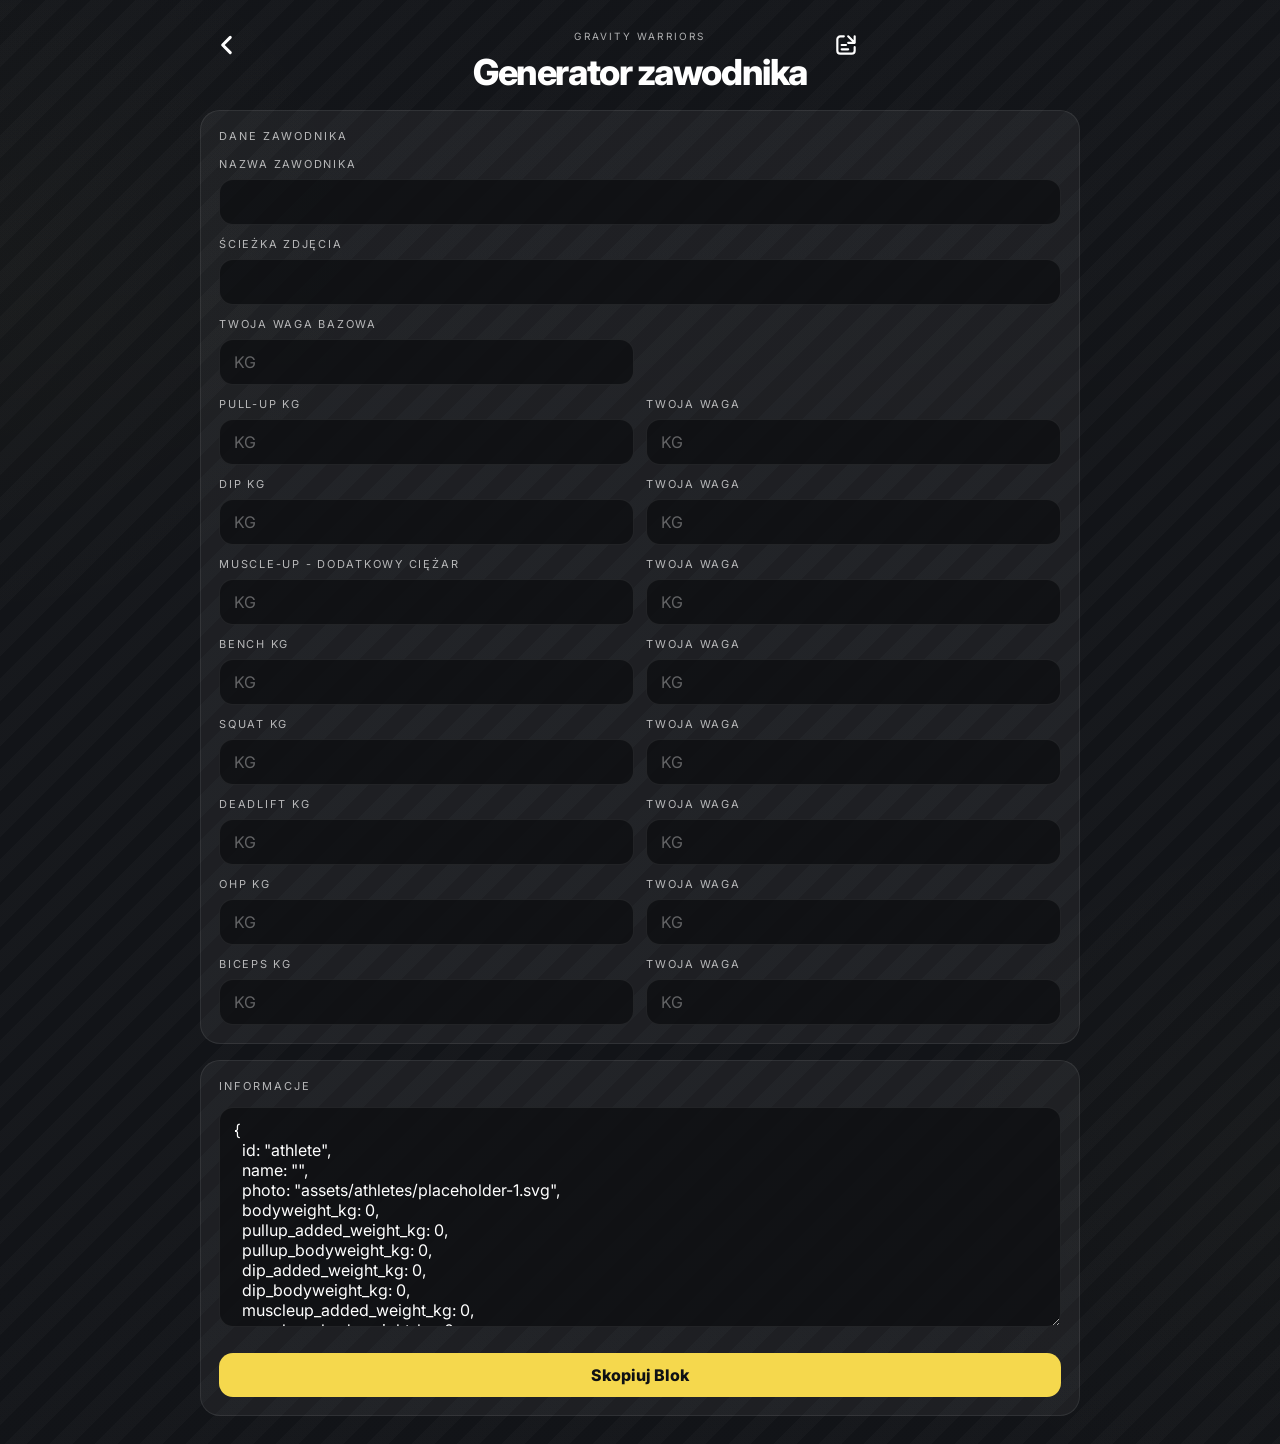
==== commit 11329f84: "Update labels and button text for clarity" ====
--- a/generator.html
+++ b/generator.html
@@ -39,7 +39,7 @@
           </div>
 
           <div class="field">
-            <label class="field-label" for="bodyweight_kg">Waga bazowa kg</label>
+            <label class="field-label" for="bodyweight_kg">Twoja Waga Bazowa</label>
             <input class="input" id="bodyweight_kg" type="number" step="0.1" min="0" name="bodyweight_kg" placeholder="KG">
           </div>
           <div class="field"></div>
@@ -49,7 +49,7 @@
             <input class="input" id="pullup_added_weight_kg" type="number" step="0.1" min="0" name="pullup_added_weight_kg" placeholder="KG">
           </div>
           <div class="field">
-            <label class="field-label" for="pullup_bodyweight_kg">Waga do Pull-up kg</label>
+            <label class="field-label" for="pullup_bodyweight_kg">Twoja Waga</label>
             <input class="input" id="pullup_bodyweight_kg" type="number" step="0.1" min="0" name="pullup_bodyweight_kg" placeholder="KG">
           </div>
 
@@ -58,16 +58,16 @@
             <input class="input" id="dip_added_weight_kg" type="number" step="0.1" min="0" name="dip_added_weight_kg" placeholder="KG">
           </div>
           <div class="field">
-            <label class="field-label" for="dip_bodyweight_kg">Waga do Dip kg</label>
+            <label class="field-label" for="dip_bodyweight_kg">Twoja Waga</label>
             <input class="input" id="dip_bodyweight_kg" type="number" step="0.1" min="0" name="dip_bodyweight_kg" placeholder="KG">
           </div>
 
           <div class="field">
-            <label class="field-label" for="muscleup_added_weight_kg">Muscle-up kg</label>
+            <label class="field-label" for="muscleup_added_weight_kg">Muscle-up - dodatkowy ciężar</label>
             <input class="input" id="muscleup_added_weight_kg" type="number" step="0.1" min="0" name="muscleup_added_weight_kg" placeholder="KG">
           </div>
           <div class="field">
-            <label class="field-label" for="muscleup_bodyweight_kg">Waga do Muscle-up kg</label>
+            <label class="field-label" for="muscleup_bodyweight_kg">Twoja Waga</label>
             <input class="input" id="muscleup_bodyweight_kg" type="number" step="0.1" min="0" name="muscleup_bodyweight_kg" placeholder="KG">
           </div>
 
@@ -76,7 +76,7 @@
             <input class="input" id="bench_kg" type="number" step="0.1" min="0" name="bench_kg" placeholder="KG">
           </div>
           <div class="field">
-            <label class="field-label" for="bench_bodyweight_kg">Waga do Bench kg</label>
+            <label class="field-label" for="bench_bodyweight_kg">Twoja Waga</label>
             <input class="input" id="bench_bodyweight_kg" type="number" step="0.1" min="0" name="bench_bodyweight_kg" placeholder="KG">
           </div>
 
@@ -85,7 +85,7 @@
             <input class="input" id="squat_kg" type="number" step="0.1" min="0" name="squat_kg" placeholder="KG">
           </div>
           <div class="field">
-            <label class="field-label" for="squat_bodyweight_kg">Waga do Squat kg</label>
+            <label class="field-label" for="squat_bodyweight_kg">Twoja Waga</label>
             <input class="input" id="squat_bodyweight_kg" type="number" step="0.1" min="0" name="squat_bodyweight_kg" placeholder="KG">
           </div>
 
@@ -94,7 +94,7 @@
             <input class="input" id="deadlift_kg" type="number" step="0.1" min="0" name="deadlift_kg" placeholder="KG">
           </div>
           <div class="field">
-            <label class="field-label" for="deadlift_bodyweight_kg">Waga do Deadlift kg</label>
+            <label class="field-label" for="deadlift_bodyweight_kg">Twoja Waga</label>
             <input class="input" id="deadlift_bodyweight_kg" type="number" step="0.1" min="0" name="deadlift_bodyweight_kg" placeholder="KG">
           </div>
 
@@ -103,7 +103,7 @@
             <input class="input" id="ohp_kg" type="number" step="0.1" min="0" name="ohp_kg" placeholder="KG">
           </div>
           <div class="field">
-            <label class="field-label" for="ohp_bodyweight_kg">Waga do OHP kg</label>
+            <label class="field-label" for="ohp_bodyweight_kg">Twoja Waga</label>
             <input class="input" id="ohp_bodyweight_kg" type="number" step="0.1" min="0" name="ohp_bodyweight_kg" placeholder="KG">
           </div>
 
@@ -112,7 +112,7 @@
             <input class="input" id="biceps_kg" type="number" step="0.1" min="0" name="biceps_kg" placeholder="KG">
           </div>
           <div class="field">
-            <label class="field-label" for="biceps_bodyweight_kg">Waga do Biceps kg</label>
+            <label class="field-label" for="biceps_bodyweight_kg">Twoja Waga</label>
             <input class="input" id="biceps_bodyweight_kg" type="number" step="0.1" min="0" name="biceps_bodyweight_kg" placeholder="KG">
           </div>
         </form>
@@ -120,10 +120,10 @@
       </section>
 
       <section class="subpage-card">
-        <div class="section-label">Generated block</div>
+        <div class="section-label">Informacje</div>
         <div class="copy-wrap">
           <textarea class="textarea" id="generatedOutput" readonly></textarea>
-          <button class="btn" id="copyOutput" type="button">Copy block</button>
+          <button class="btn" id="copyOutput" type="button">Skopiuj Blok</button>
         </div>
       </section>
     </section>
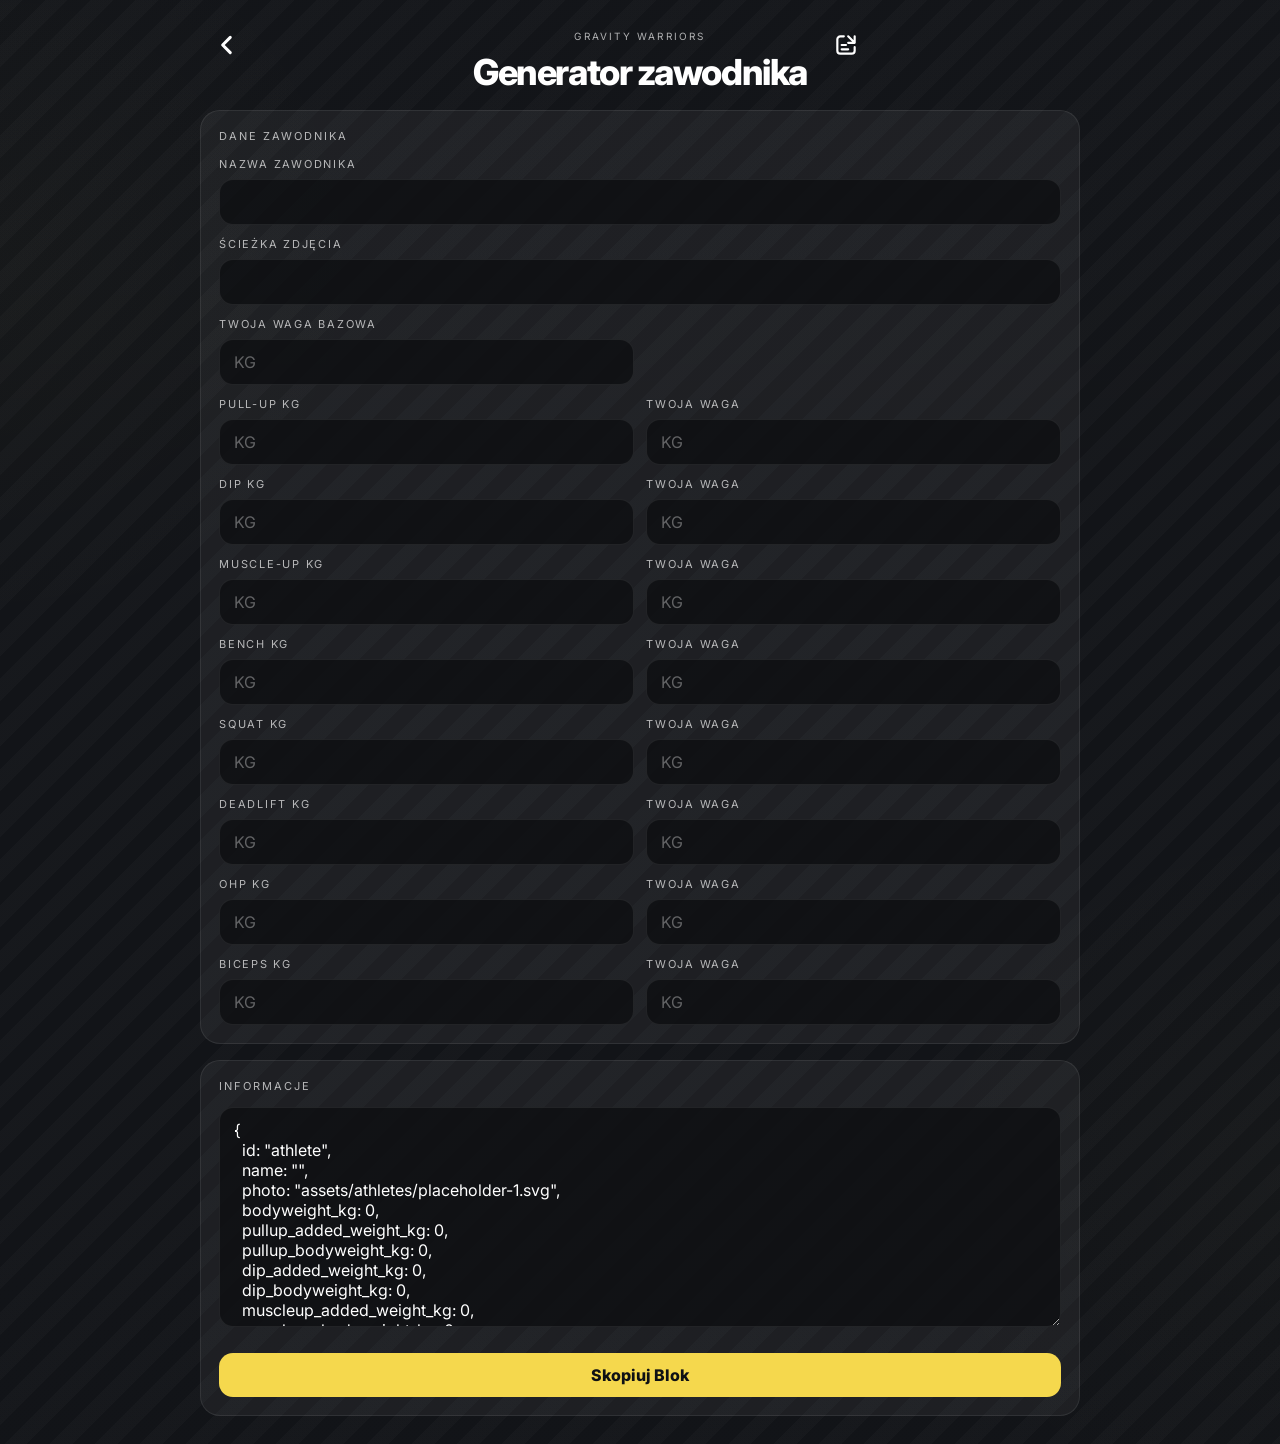
==== commit 585b4dd6: "Update label for muscle-up added weight input" ====
--- a/generator.html
+++ b/generator.html
@@ -63,7 +63,7 @@
           </div>
 
           <div class="field">
-            <label class="field-label" for="muscleup_added_weight_kg">Muscle-up - dodatkowy ciężar</label>
+            <label class="field-label" for="muscleup_added_weight_kg">Muscle-up kg</label>
             <input class="input" id="muscleup_added_weight_kg" type="number" step="0.1" min="0" name="muscleup_added_weight_kg" placeholder="KG">
           </div>
           <div class="field">
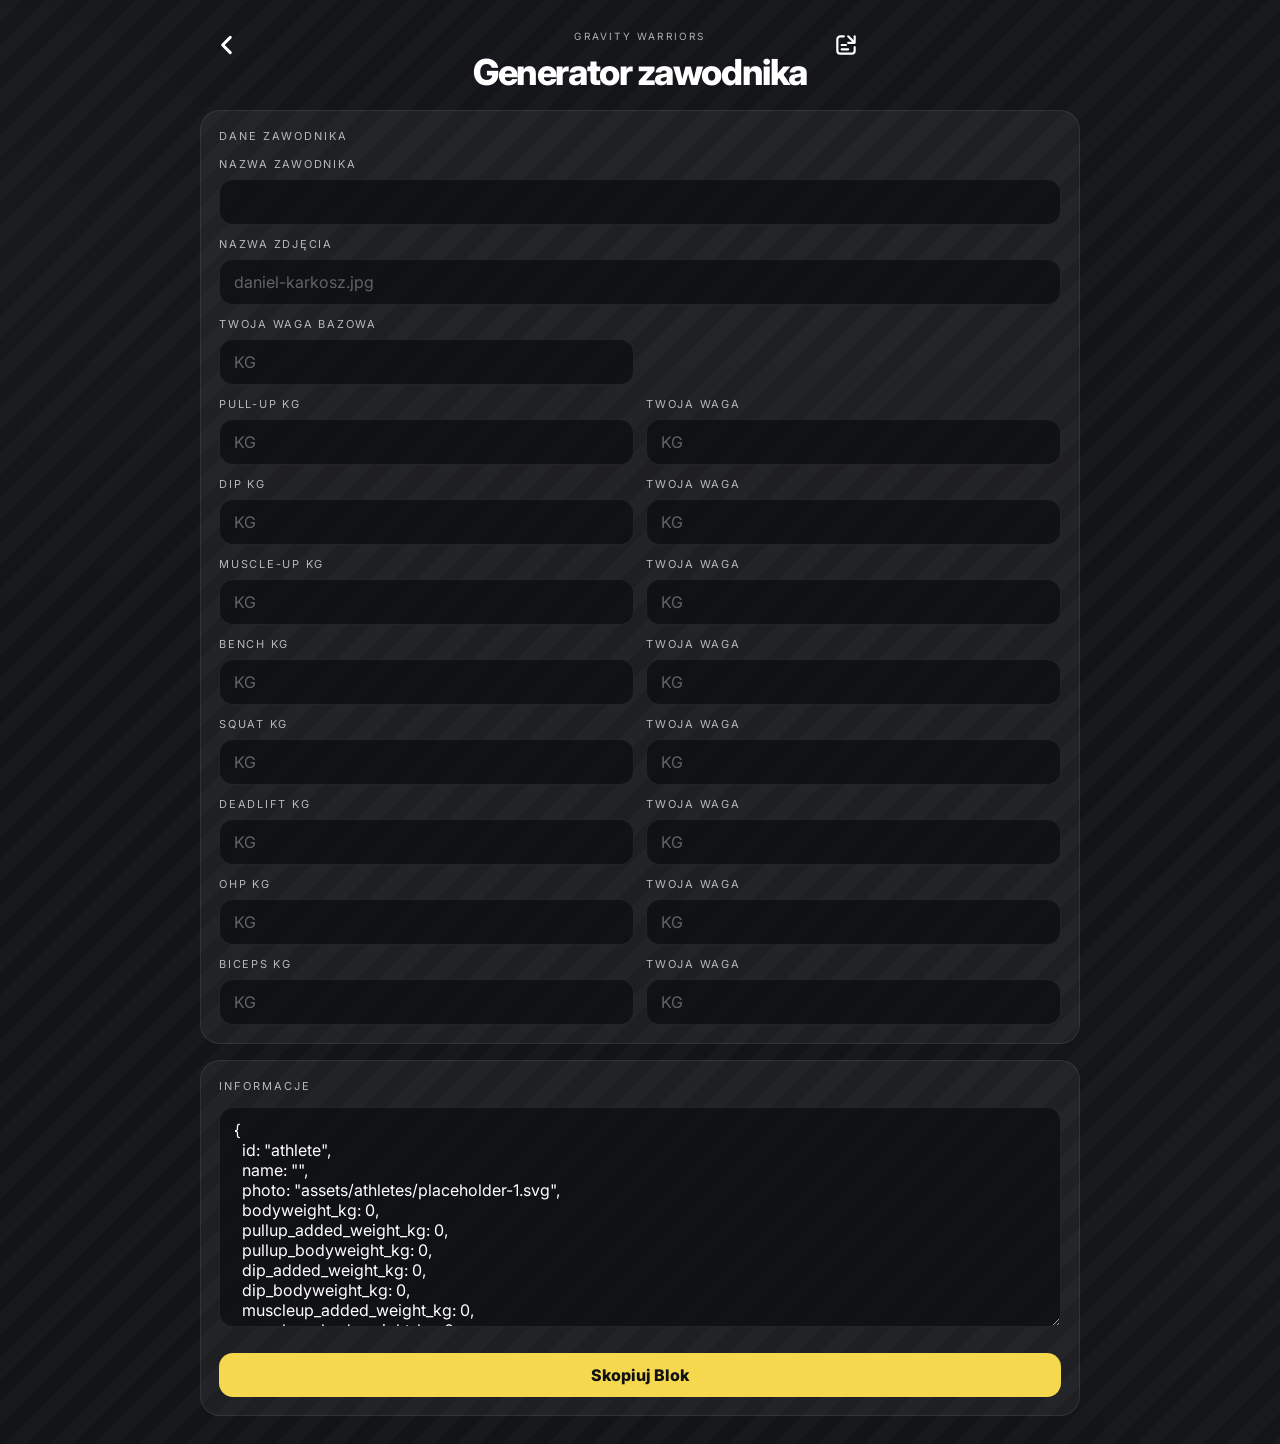
==== commit 57438034: "Add files via upload" ====
--- a/generator.html
+++ b/generator.html
@@ -34,8 +34,8 @@
             <input class="input" id="name" name="name" autocomplete="off">
           </div>
           <div class="field full">
-            <label class="field-label" for="photo">Ścieżka zdjęcia</label>
-            <input class="input" id="photo" name="photo" autocomplete="off">
+            <label class="field-label" for="photo">Nazwa zdjęcia</label>
+            <input class="input" id="photo" name="photo" autocomplete="off" placeholder="daniel-karkosz.jpg">
           </div>
 
           <div class="field">
@@ -44,74 +44,74 @@
           </div>
           <div class="field"></div>
 
-          <div class="field">
+          <div class="field field--pair-left">
             <label class="field-label" for="pullup_added_weight_kg">Pull-up kg</label>
             <input class="input" id="pullup_added_weight_kg" type="number" step="0.1" min="0" name="pullup_added_weight_kg" placeholder="KG">
           </div>
-          <div class="field">
+          <div class="field field--pair-right">
             <label class="field-label" for="pullup_bodyweight_kg">Twoja Waga</label>
             <input class="input" id="pullup_bodyweight_kg" type="number" step="0.1" min="0" name="pullup_bodyweight_kg" placeholder="KG">
           </div>
 
-          <div class="field">
+          <div class="field field--pair-left">
             <label class="field-label" for="dip_added_weight_kg">Dip kg</label>
             <input class="input" id="dip_added_weight_kg" type="number" step="0.1" min="0" name="dip_added_weight_kg" placeholder="KG">
           </div>
-          <div class="field">
+          <div class="field field--pair-right">
             <label class="field-label" for="dip_bodyweight_kg">Twoja Waga</label>
             <input class="input" id="dip_bodyweight_kg" type="number" step="0.1" min="0" name="dip_bodyweight_kg" placeholder="KG">
           </div>
 
-          <div class="field">
+          <div class="field field--pair-left">
             <label class="field-label" for="muscleup_added_weight_kg">Muscle-up kg</label>
             <input class="input" id="muscleup_added_weight_kg" type="number" step="0.1" min="0" name="muscleup_added_weight_kg" placeholder="KG">
           </div>
-          <div class="field">
+          <div class="field field--pair-right">
             <label class="field-label" for="muscleup_bodyweight_kg">Twoja Waga</label>
             <input class="input" id="muscleup_bodyweight_kg" type="number" step="0.1" min="0" name="muscleup_bodyweight_kg" placeholder="KG">
           </div>
 
-          <div class="field">
+          <div class="field field--pair-left">
             <label class="field-label" for="bench_kg">Bench kg</label>
             <input class="input" id="bench_kg" type="number" step="0.1" min="0" name="bench_kg" placeholder="KG">
           </div>
-          <div class="field">
+          <div class="field field--pair-right">
             <label class="field-label" for="bench_bodyweight_kg">Twoja Waga</label>
             <input class="input" id="bench_bodyweight_kg" type="number" step="0.1" min="0" name="bench_bodyweight_kg" placeholder="KG">
           </div>
 
-          <div class="field">
+          <div class="field field--pair-left">
             <label class="field-label" for="squat_kg">Squat kg</label>
             <input class="input" id="squat_kg" type="number" step="0.1" min="0" name="squat_kg" placeholder="KG">
           </div>
-          <div class="field">
+          <div class="field field--pair-right">
             <label class="field-label" for="squat_bodyweight_kg">Twoja Waga</label>
             <input class="input" id="squat_bodyweight_kg" type="number" step="0.1" min="0" name="squat_bodyweight_kg" placeholder="KG">
           </div>
 
-          <div class="field">
+          <div class="field field--pair-left">
             <label class="field-label" for="deadlift_kg">Deadlift kg</label>
             <input class="input" id="deadlift_kg" type="number" step="0.1" min="0" name="deadlift_kg" placeholder="KG">
           </div>
-          <div class="field">
+          <div class="field field--pair-right">
             <label class="field-label" for="deadlift_bodyweight_kg">Twoja Waga</label>
             <input class="input" id="deadlift_bodyweight_kg" type="number" step="0.1" min="0" name="deadlift_bodyweight_kg" placeholder="KG">
           </div>
 
-          <div class="field">
+          <div class="field field--pair-left">
             <label class="field-label" for="ohp_kg">OHP kg</label>
             <input class="input" id="ohp_kg" type="number" step="0.1" min="0" name="ohp_kg" placeholder="KG">
           </div>
-          <div class="field">
+          <div class="field field--pair-right">
             <label class="field-label" for="ohp_bodyweight_kg">Twoja Waga</label>
             <input class="input" id="ohp_bodyweight_kg" type="number" step="0.1" min="0" name="ohp_bodyweight_kg" placeholder="KG">
           </div>
 
-          <div class="field">
+          <div class="field field--pair-left">
             <label class="field-label" for="biceps_kg">Biceps kg</label>
             <input class="input" id="biceps_kg" type="number" step="0.1" min="0" name="biceps_kg" placeholder="KG">
           </div>
-          <div class="field">
+          <div class="field field--pair-right">
             <label class="field-label" for="biceps_bodyweight_kg">Twoja Waga</label>
             <input class="input" id="biceps_bodyweight_kg" type="number" step="0.1" min="0" name="biceps_bodyweight_kg" placeholder="KG">
           </div>
--- a/styles.css
+++ b/styles.css
@@ -278,12 +278,25 @@
   letter-spacing: .18em;
   text-transform: uppercase;
   color: var(--muted);
+  white-space: nowrap;
+  overflow: hidden;
+  text-overflow: ellipsis;
 }
 
 .athlete-score {
-  text-align: left;
   min-width: 116px;
   padding-right: 2px;
+  display: flex;
+  flex-direction: column;
+  align-items: flex-end;
+  justify-content: center;
+  text-align: right;
+}
+.athlete-score--with-label {
+  gap: 2px;
+}
+.athlete-score--centered {
+  gap: 0;
 }
 
 .score-value {
@@ -302,6 +315,7 @@
   font-size: 9px;
   font-weight: 700;
   color: rgba(255,255,255,0.92);
+  white-space: nowrap;
 }
 
 .athlete-details {
@@ -401,7 +415,7 @@
   gap: 12px;
 }
 .form-grid .full { grid-column: 1 / -1; }
-.field { display: grid; gap: 8px; }
+.field { display: grid; gap: 8px; min-width: 0; }
 .field-label {
   font-size: 11px;
   letter-spacing: .16em;
@@ -418,6 +432,8 @@
   outline: none;
 }
 .input::placeholder { color: rgba(255,255,255,0.34); }
+.field--pair-left { grid-column: 1; }
+.field--pair-right { grid-column: 2; }
 .textarea {
   min-height: 220px;
   resize: vertical;
@@ -503,6 +519,24 @@
   .form-grid {
     grid-template-columns: 1fr;
   }
+
+  .form-grid.form-grid--labels {
+    grid-template-columns: repeat(2, minmax(0, 1fr));
+    gap: 10px;
+  }
+
+  .form-grid.form-grid--labels .full {
+    grid-column: 1 / -1;
+  }
+
+  .field-label {
+    font-size: 10px;
+    letter-spacing: .12em;
+  }
+
+  .input, .textarea {
+    padding: 11px 12px;
+  }
 }
 
 @media (max-width: 560px) {
